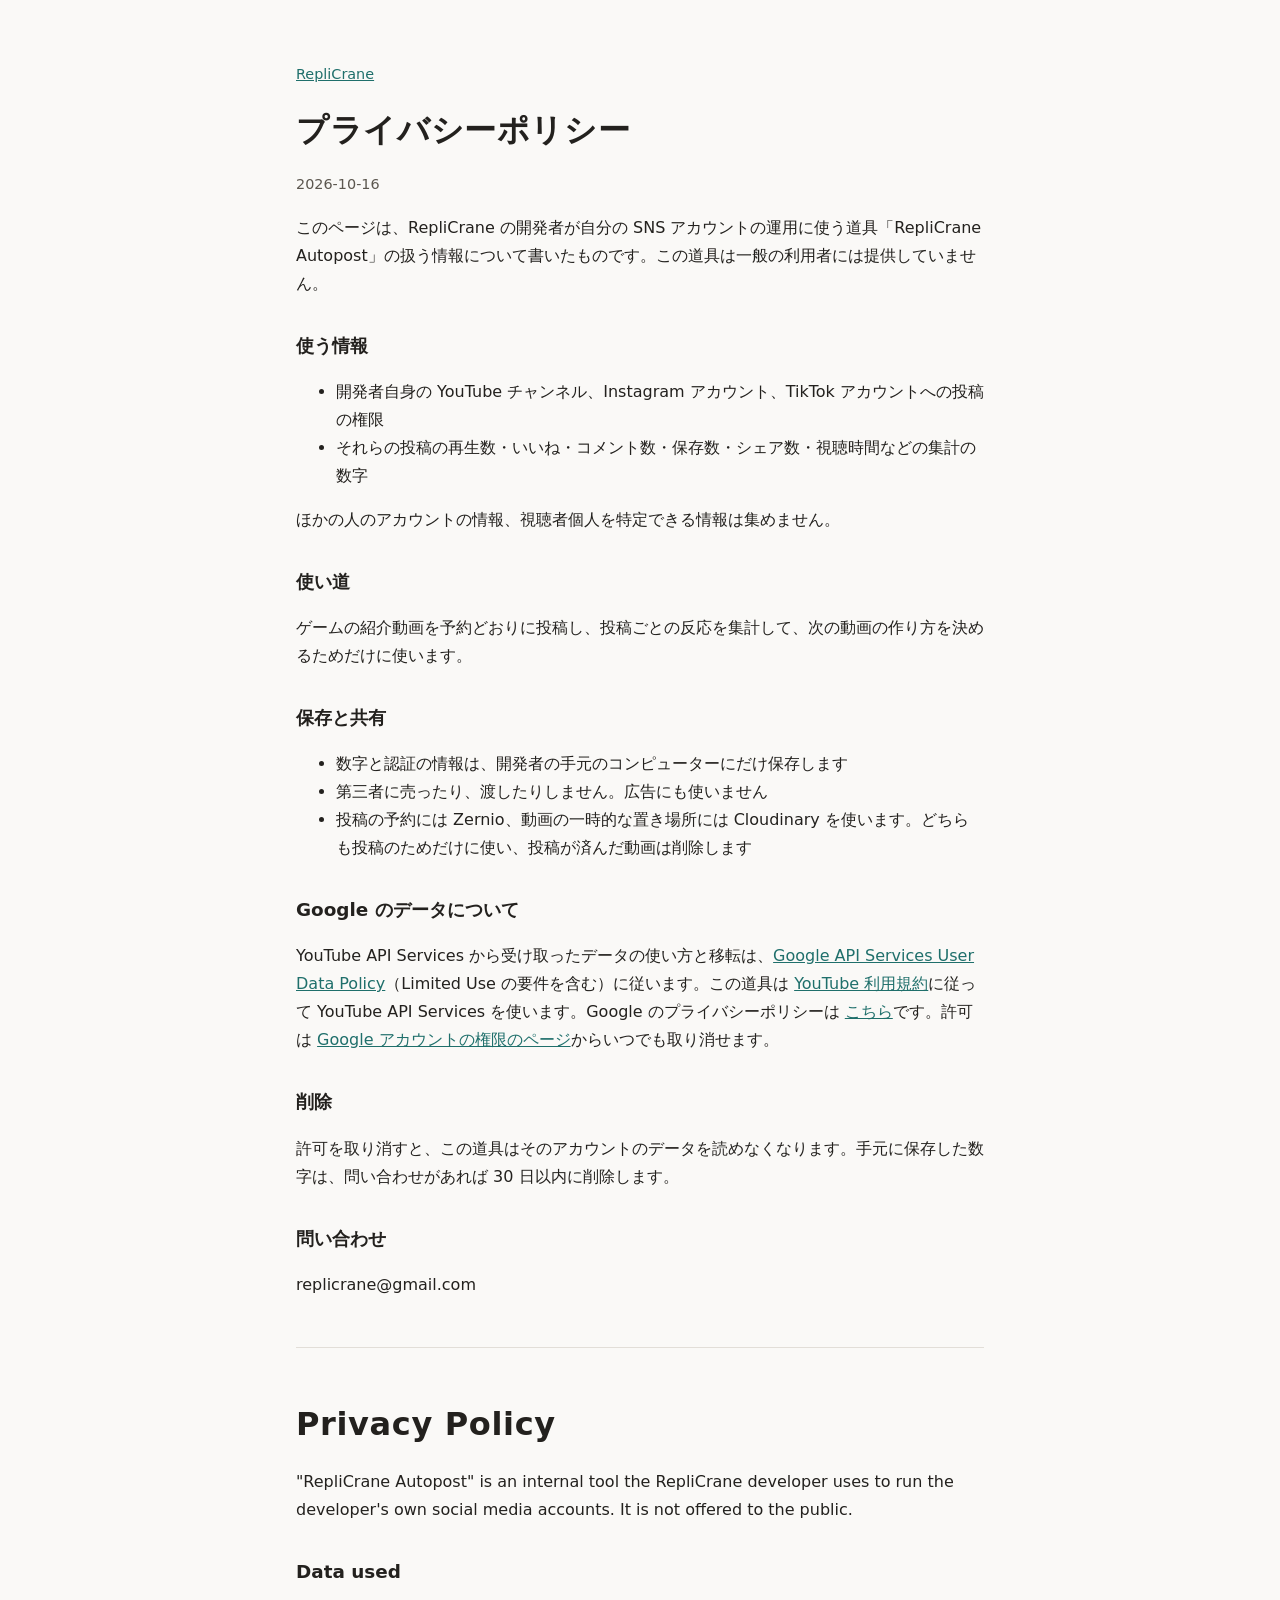
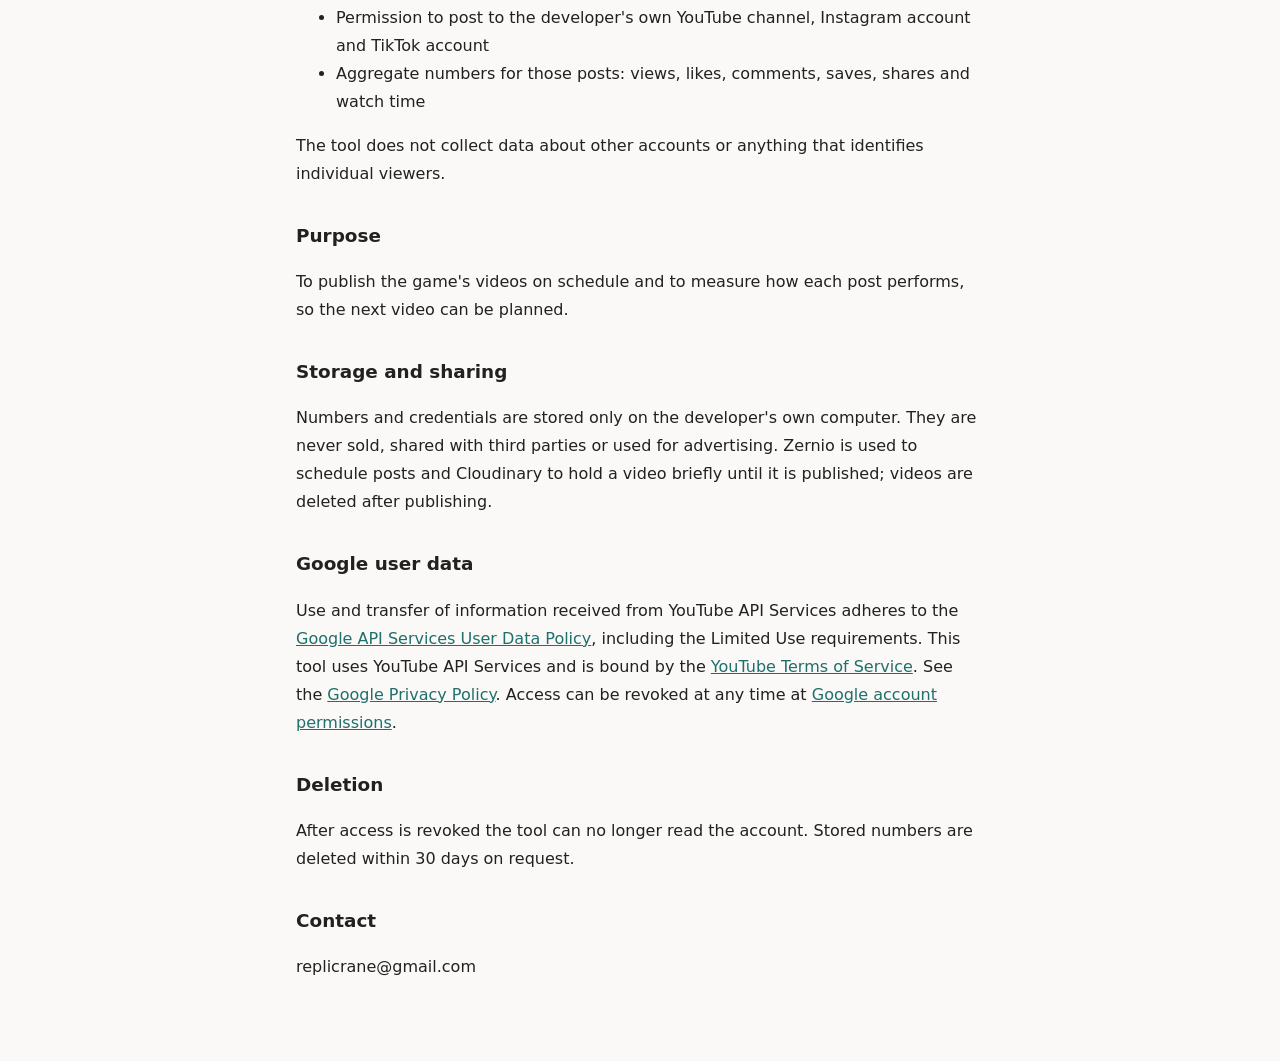
==== privacy.html @ 07223db1 "トップとプライバシーポリシーを置く Co-Authored-By: Claude Opus 5.5 <noreply@anthropic.com> Claude-Session: https://cl" ====
<!doctype html>
<html lang="ja">
<head>
<meta charset="utf-8">
<meta name="viewport" content="width=device-width, initial-scale=1">
<title>Privacy Policy — RepliCrane</title>
<link rel="stylesheet" href="style.css">
</head>
<body>
<main>
<p class="back"><a href="./">RepliCrane</a></p>
<h1>プライバシーポリシー</h1>
<p class="date">2026-10-16</p>

<p>このページは、RepliCrane の開発者が自分の SNS アカウントの運用に使う道具「RepliCrane Autopost」の扱う情報について書いたものです。この道具は一般の利用者には提供していません。</p>

<h2>使う情報</h2>
<ul>
<li>開発者自身の YouTube チャンネル、Instagram アカウント、TikTok アカウントへの投稿の権限</li>
<li>それらの投稿の再生数・いいね・コメント数・保存数・シェア数・視聴時間などの集計の数字</li>
</ul>
<p>ほかの人のアカウントの情報、視聴者個人を特定できる情報は集めません。</p>

<h2>使い道</h2>
<p>ゲームの紹介動画を予約どおりに投稿し、投稿ごとの反応を集計して、次の動画の作り方を決めるためだけに使います。</p>

<h2>保存と共有</h2>
<ul>
<li>数字と認証の情報は、開発者の手元のコンピューターにだけ保存します</li>
<li>第三者に売ったり、渡したりしません。広告にも使いません</li>
<li>投稿の予約には Zernio、動画の一時的な置き場所には Cloudinary を使います。どちらも投稿のためだけに使い、投稿が済んだ動画は削除します</li>
</ul>

<h2>Google のデータについて</h2>
<p>YouTube API Services から受け取ったデータの使い方と移転は、<a href="https://developers.google.com/terms/api-services-user-data-policy">Google API Services User Data Policy</a>（Limited Use の要件を含む）に従います。この道具は <a href="https://www.youtube.com/t/terms">YouTube 利用規約</a>に従って YouTube API Services を使います。Google のプライバシーポリシーは <a href="https://policies.google.com/privacy">こちら</a>です。許可は <a href="https://myaccount.google.com/permissions">Google アカウントの権限のページ</a>からいつでも取り消せます。</p>

<h2>削除</h2>
<p>許可を取り消すと、この道具はそのアカウントのデータを読めなくなります。手元に保存した数字は、問い合わせがあれば 30 日以内に削除します。</p>

<h2>問い合わせ</h2>
<p>replicrane@gmail.com</p>

<hr>

<h1 lang="en">Privacy Policy</h1>
<div lang="en">
<p>"RepliCrane Autopost" is an internal tool the RepliCrane developer uses to run the developer's own social media accounts. It is not offered to the public.</p>
<h2>Data used</h2>
<ul>
<li>Permission to post to the developer's own YouTube channel, Instagram account and TikTok account</li>
<li>Aggregate numbers for those posts: views, likes, comments, saves, shares and watch time</li>
</ul>
<p>The tool does not collect data about other accounts or anything that identifies individual viewers.</p>
<h2>Purpose</h2>
<p>To publish the game's videos on schedule and to measure how each post performs, so the next video can be planned.</p>
<h2>Storage and sharing</h2>
<p>Numbers and credentials are stored only on the developer's own computer. They are never sold, shared with third parties or used for advertising. Zernio is used to schedule posts and Cloudinary to hold a video briefly until it is published; videos are deleted after publishing.</p>
<h2>Google user data</h2>
<p>Use and transfer of information received from YouTube API Services adheres to the <a href="https://developers.google.com/terms/api-services-user-data-policy">Google API Services User Data Policy</a>, including the Limited Use requirements. This tool uses YouTube API Services and is bound by the <a href="https://www.youtube.com/t/terms">YouTube Terms of Service</a>. See the <a href="https://policies.google.com/privacy">Google Privacy Policy</a>. Access can be revoked at any time at <a href="https://myaccount.google.com/permissions">Google account permissions</a>.</p>
<h2>Deletion</h2>
<p>After access is revoked the tool can no longer read the account. Stored numbers are deleted within 30 days on request.</p>
<h2>Contact</h2>
<p>replicrane@gmail.com</p>
</div>
</main>
</body>
</html>
---- style.css ----
:root { --bg: #faf9f7; --ink: #23211e; --mid: #5c574f; --accent: #1f6f6b; --line: #e2ded8; }
@media (prefers-color-scheme: dark) {
  :root { --bg: #16181a; --ink: #e6e3de; --mid: #a7a29a; --accent: #63c8bf; --line: #32373c; }
}
* { box-sizing: border-box; }
body { margin: 0; background: var(--bg); color: var(--ink);
  font: 16px/1.75 system-ui, -apple-system, "Hiragino Sans", "Noto Sans JP", "Yu Gothic UI", sans-serif; }
main { max-width: 720px; margin: 0 auto; padding: 48px 16px 64px; }
h1 { font-size: 2rem; margin: 0 0 .4rem; letter-spacing: .02em; }
h2 { font-size: 1.15rem; margin: 2rem 0 .4rem; }
a { color: var(--accent); }
.lede { font-size: 1.1rem; margin: .2rem 0; }
.date, .small, .back { color: var(--mid); font-size: .9rem; }
.links { padding-left: 1.2rem; }
hr { border: 0; border-top: 1px solid var(--line); margin: 3rem 0; }
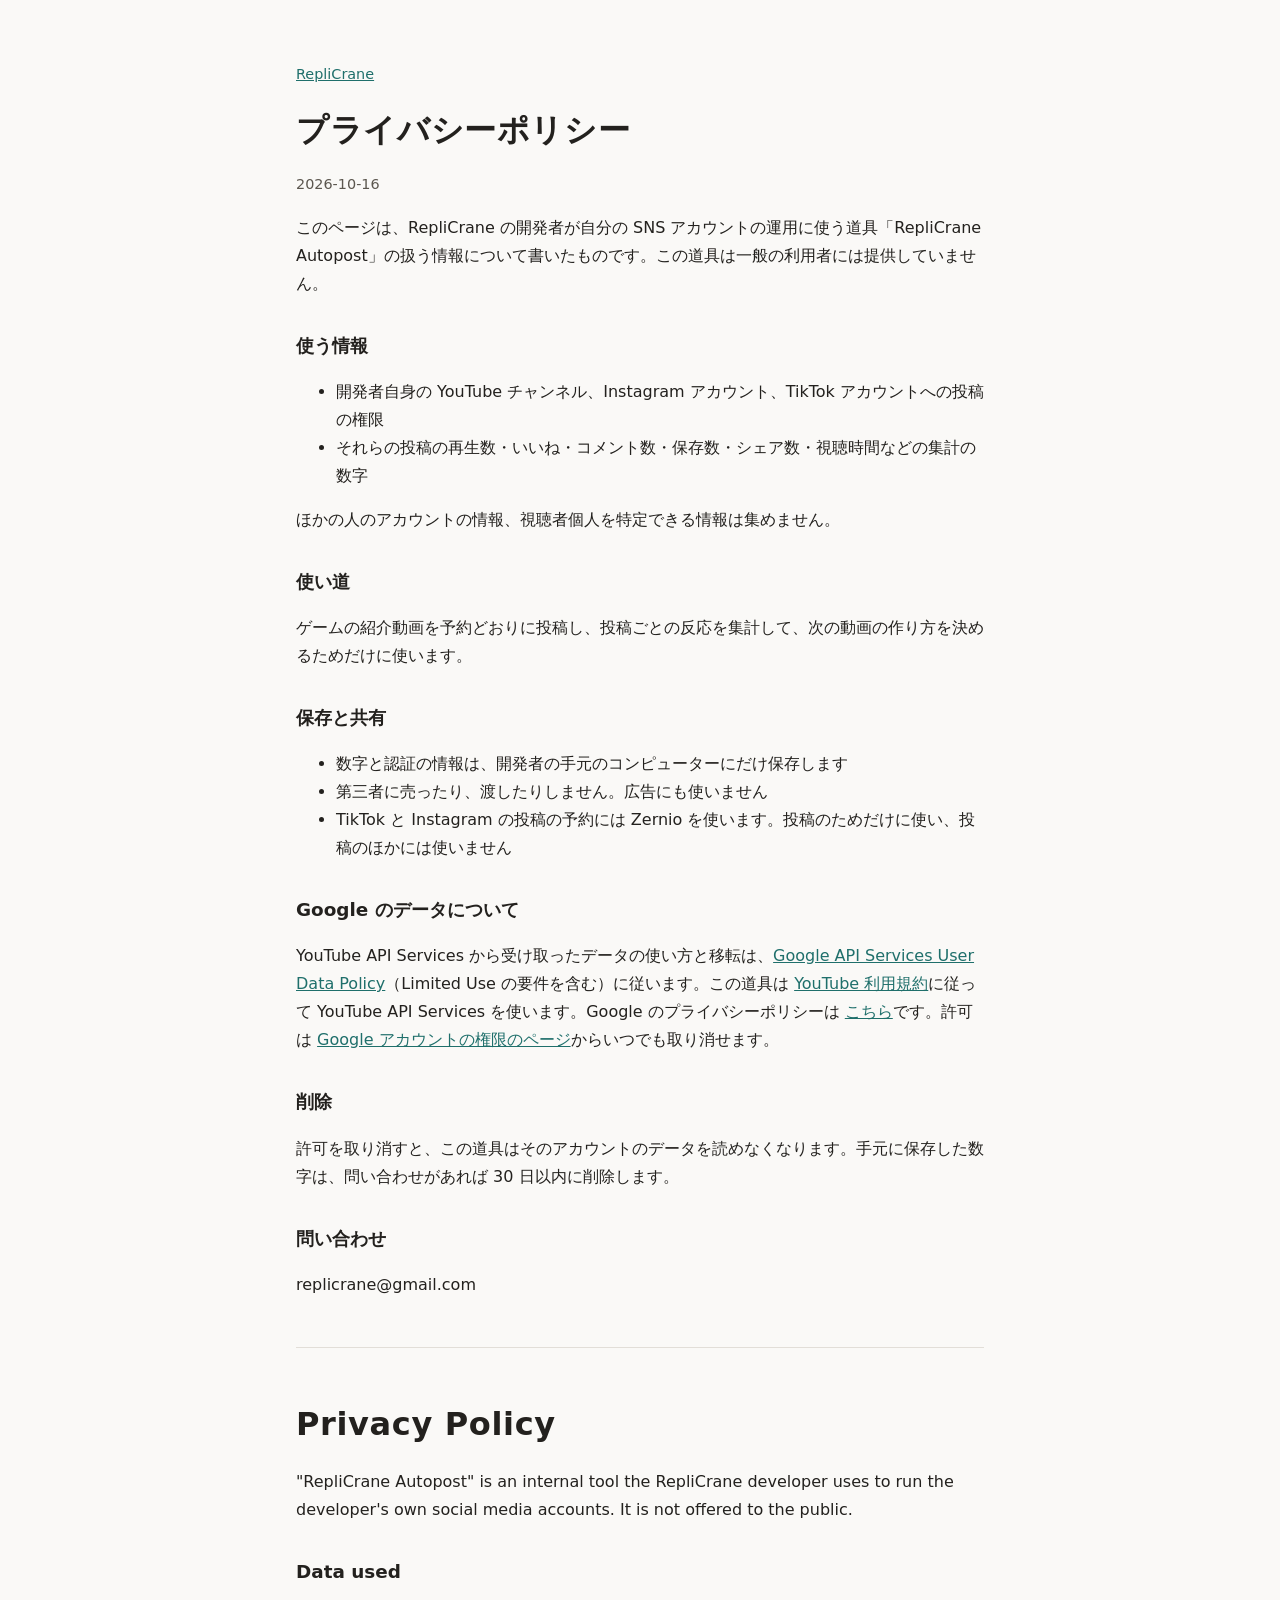
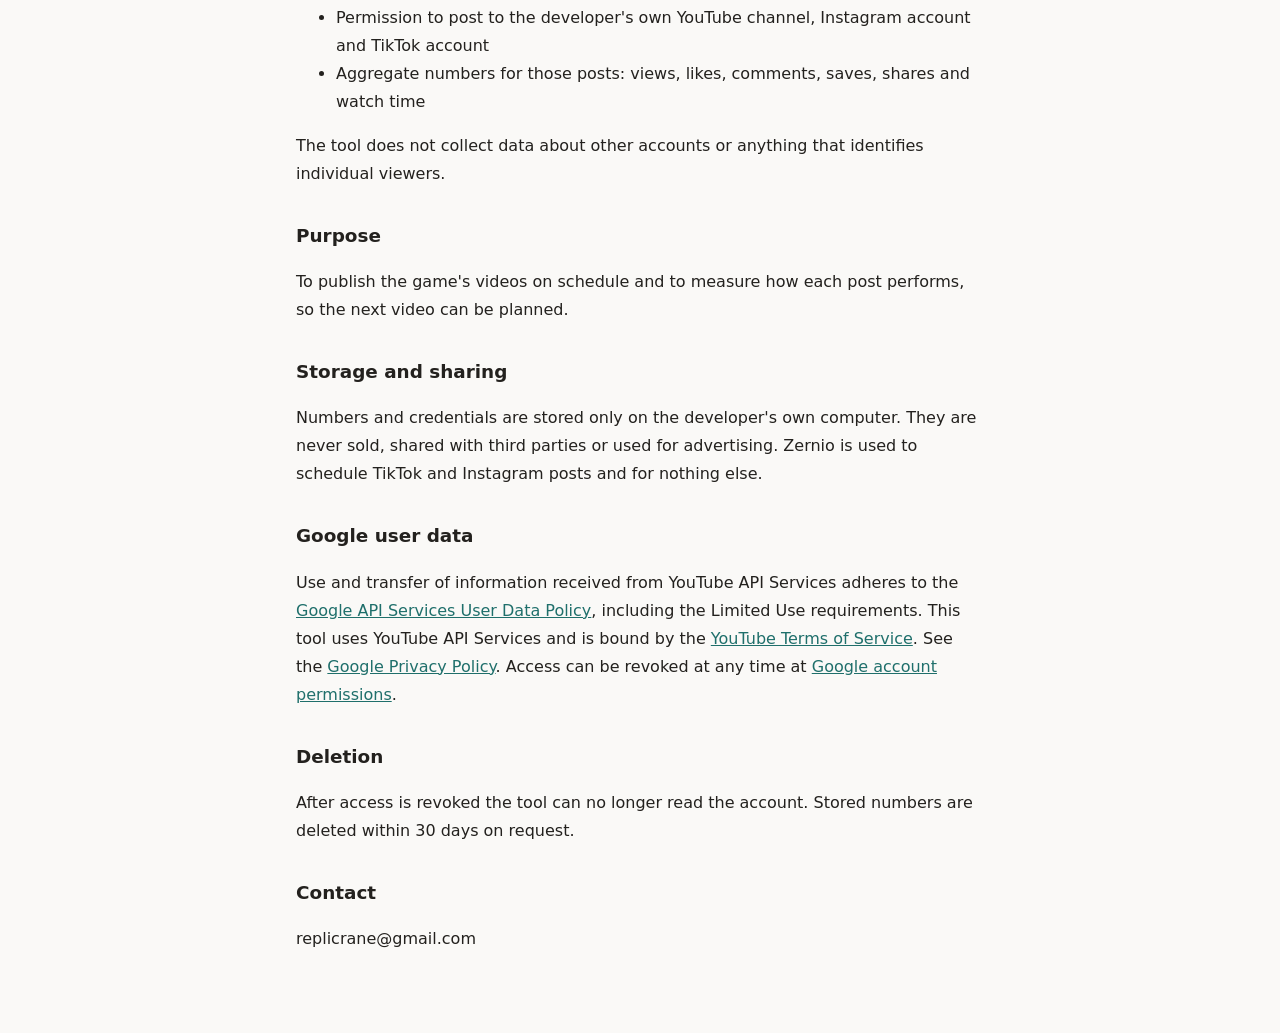
==== commit b345f16f: "プライバシーポリシー：Instagram も Zernio から出すので Cloudinary の記述を外す Co-Authored-By: Claude Opus 5.5 <noreply@anth" ====
--- a/privacy.html
+++ b/privacy.html
@@ -28,7 +28,7 @@
 <ul>
 <li>数字と認証の情報は、開発者の手元のコンピューターにだけ保存します</li>
 <li>第三者に売ったり、渡したりしません。広告にも使いません</li>
-<li>投稿の予約には Zernio、動画の一時的な置き場所には Cloudinary を使います。どちらも投稿のためだけに使い、投稿が済んだ動画は削除します</li>
+<li>TikTok と Instagram の投稿の予約には Zernio を使います。投稿のためだけに使い、投稿のほかには使いません</li>
 </ul>
 
 <h2>Google のデータについて</h2>
@@ -54,7 +54,7 @@
 <h2>Purpose</h2>
 <p>To publish the game's videos on schedule and to measure how each post performs, so the next video can be planned.</p>
 <h2>Storage and sharing</h2>
-<p>Numbers and credentials are stored only on the developer's own computer. They are never sold, shared with third parties or used for advertising. Zernio is used to schedule posts and Cloudinary to hold a video briefly until it is published; videos are deleted after publishing.</p>
+<p>Numbers and credentials are stored only on the developer's own computer. They are never sold, shared with third parties or used for advertising. Zernio is used to schedule TikTok and Instagram posts and for nothing else.</p>
 <h2>Google user data</h2>
 <p>Use and transfer of information received from YouTube API Services adheres to the <a href="https://developers.google.com/terms/api-services-user-data-policy">Google API Services User Data Policy</a>, including the Limited Use requirements. This tool uses YouTube API Services and is bound by the <a href="https://www.youtube.com/t/terms">YouTube Terms of Service</a>. See the <a href="https://policies.google.com/privacy">Google Privacy Policy</a>. Access can be revoked at any time at <a href="https://myaccount.google.com/permissions">Google account permissions</a>.</p>
 <h2>Deletion</h2>
